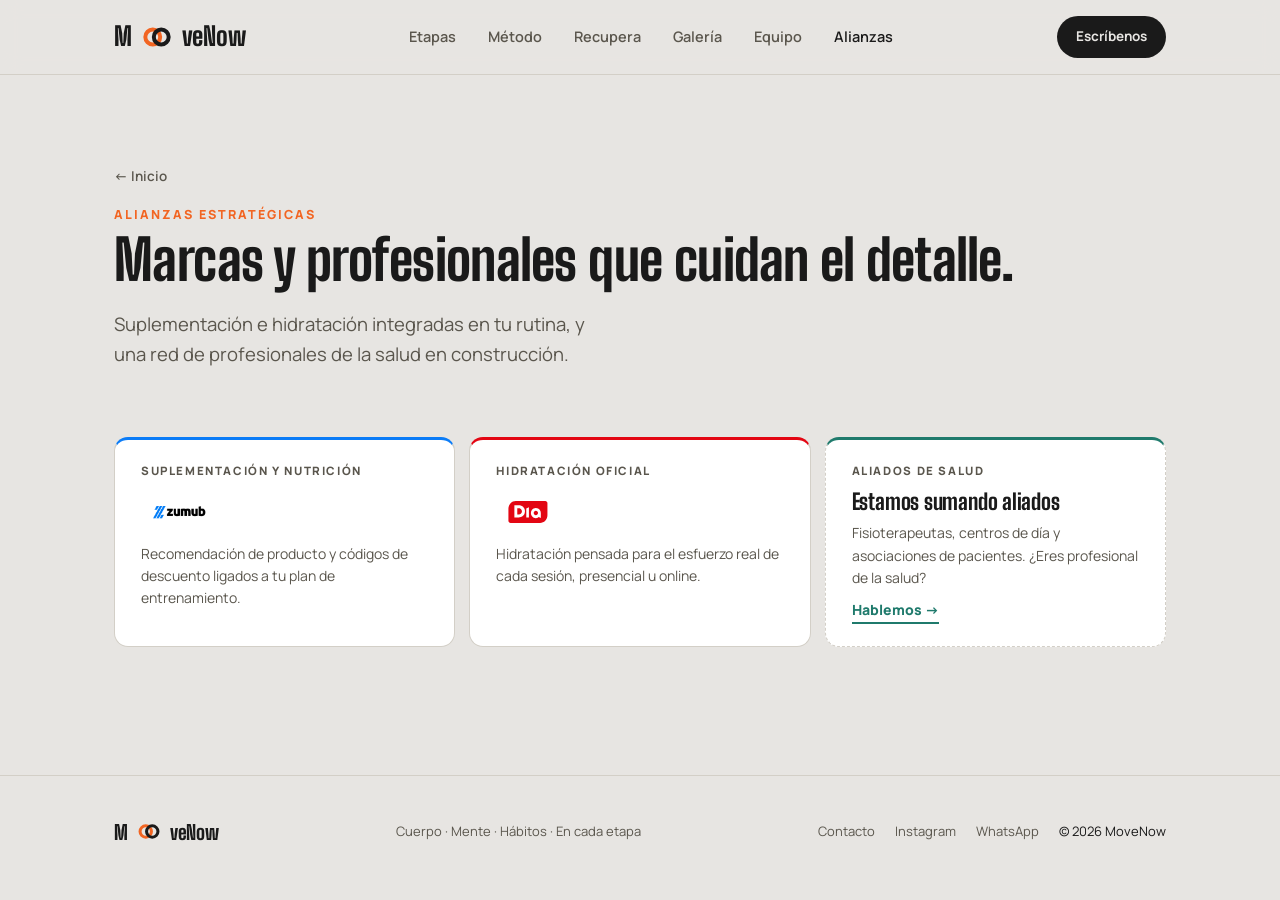
==== alianzas.html @ b7615564 "Split the site into one page per menu option The long single-page home felt heavy, so each tab is no" ====
<!DOCTYPE html>
<html lang="es">
<head>
<meta charset="UTF-8">
<meta name="viewport" content="width=device-width, initial-scale=1.0">
<title>Alianzas — MoveNow</title>
<meta name="description" content="Marcas aliadas de MoveNow y la red de profesionales de la salud que estamos formando.">
<link rel="preconnect" href="https://fonts.googleapis.com">
<link rel="preconnect" href="https://fonts.gstatic.com" crossorigin>
<link href="https://fonts.googleapis.com/css2?family=Big+Shoulders+Display:wght@600;700;800;900&family=Manrope:wght@400;500;600;700;800&display=swap" rel="stylesheet">
<link rel="stylesheet" href="assets/styles.css">
<script src="assets/nav.js" defer></script>
</head>
<body>

<header>
  <div class="wrap nav-row">
    <a class="logo" href="index.html" aria-label="MoveNow — inicio">
      <span>M</span>
      <svg class="rings" viewBox="0 0 64 40" fill="none" xmlns="http://www.w3.org/2000/svg" aria-hidden="true">
        <circle class="ring-a" cx="24" cy="20" r="14" stroke-width="7.5"/>
        <circle class="ring-b" cx="40" cy="20" r="14" stroke-width="7.5"/>
      </svg>
      <span>veNow</span>
    </a>
    <ul class="nav-links" id="nav-links">
      <li><a href="etapas.html">Etapas</a></li>
      <li><a href="metodo.html">Método</a></li>
      <li><a href="recupera.html">Recupera</a></li>
      <li><a href="galeria.html">Galería</a></li>
      <li><a href="equipo.html">Equipo</a></li>
      <li><a href="alianzas.html" class="is-active">Alianzas</a></li>
    </ul>
    <a class="btn btn-primary btn-sm" href="contacto.html">Escríbenos</a>
    <button class="nav-toggle" aria-label="Abrir menú" aria-expanded="false" aria-controls="nav-links">
      <span></span><span></span><span></span>
    </button>
  </div>
</header>

<main id="top">

  <section class="wrap page-intro">
    <a class="back-link" href="index.html">← Inicio</a>
    <p class="eyebrow">Alianzas estratégicas</p>
    <h1>Marcas y profesionales que cuidan el detalle.</h1>
    <p class="hero-sub">Suplementación e hidratación integradas en tu rutina, y una red de profesionales de la salud en construcción.</p>
  </section>

  <section class="section wrap">
    <div class="allies-strip">
      <div class="ally" style="--ally-accent:#0B7CF7;">
        <span class="ally-tag">Suplementación y nutrición</span>
        <span class="ally-logo-plate"><img class="ally-logo" src="assets/partners/zumub_logo.png" alt="Zumub" loading="lazy"></span>
        <p>Recomendación de producto y códigos de descuento ligados a tu plan de entrenamiento.</p>
      </div>
      <div class="ally" style="--ally-accent:#E30613;">
        <span class="ally-tag">Hidratación oficial</span>
        <span class="ally-logo-plate"><img class="ally-logo" src="assets/partners/dia_logo.svg" alt="Dia" loading="lazy"></span>
        <p>Hidratación pensada para el esfuerzo real de cada sesión, presencial u online.</p>
      </div>
      <div class="ally is-open" style="--ally-accent:var(--recupera);">
        <span class="ally-tag">Aliados de salud</span>
        <h3 class="ally-open-title">Estamos sumando aliados</h3>
        <p>Fisioterapeutas, centros de día y asociaciones de pacientes. ¿Eres profesional de la salud?</p>
        <a class="ally-open-link" href="https://wa.me/34684758012?text=Hola%2C%20soy%20profesional%20de%20la%20salud%20y%20me%20interesa%20colaborar%20con%20MoveNow%20Recupera" target="_blank" rel="noopener">Hablemos <span aria-hidden="true">→</span></a>
      </div>
    </div>
  </section>

</main>

<footer>
  <div class="wrap footer-row">
    <a class="logo" href="index.html" aria-label="MoveNow — inicio" style="font-size:20px;">
      <span>M</span>
      <svg class="rings" viewBox="0 0 64 40" fill="none" xmlns="http://www.w3.org/2000/svg" aria-hidden="true" style="width:26px;height:17px;">
        <circle class="ring-a" cx="24" cy="20" r="14" stroke-width="7.5"/>
        <circle class="ring-b" cx="40" cy="20" r="14" stroke-width="7.5"/>
      </svg>
      <span>veNow</span>
    </a>
    <p class="footer-tagline">Cuerpo · Mente · Hábitos · En cada etapa</p>
    <ul class="footer-links">
      <li><a href="contacto.html">Contacto</a></li>
      <li><a href="https://instagram.com/movenow1430" target="_blank" rel="noopener">Instagram</a></li>
      <li><a href="https://wa.me/34684758012" target="_blank" rel="noopener">WhatsApp</a></li>
      <li>&copy; 2026 MoveNow</li>
    </ul>
  </div>
</footer>

</body>
</html>
---- assets/styles.css ----
:root{
  --paper:#E7E5E2;
  --paper-raised:#FFFFFF;
  --ink:#1A1A1A;
  --ink-soft:#5A564D;
  --accent:#F26522;
  --accent-deep:#C94F16;
  --mist:#DAD7D1;
  --line:#D3CFC7;

  --font-display:"Big Shoulders Display", "Arial Narrow", sans-serif;
  --font-body:"Manrope", -apple-system, BlinkMacSystemFont, sans-serif;
}

@media (prefers-color-scheme: dark){
  :root:not([data-theme="light"]){
    --paper:#15130F;
    --paper-raised:#1D1A15;
    --ink:#F5F2EA;
    --ink-soft:#B9B3A5;
    --accent:#FF7A3D;
    --accent-deep:#FFA36B;
    --mist:#221E17;
    --line:#332D23;
  }
}
:root[data-theme="dark"]{
  --paper:#15130F;
  --paper-raised:#1D1A15;
  --ink:#F5F2EA;
  --ink-soft:#B9B3A5;
  --accent:#FF7A3D;
  --accent-deep:#FFA36B;
  --mist:#221E17;
  --line:#332D23;
}

*{ box-sizing:border-box; }
html{ scroll-behavior:smooth; }
body{
  margin:0;
  background:var(--paper);
  color:var(--ink);
  font-family:var(--font-body);
  -webkit-font-smoothing:antialiased;
  line-height:1.6;
}
img{ max-width:100%; display:block; }

.wrap{
  max-width:1180px;
  margin:0 auto;
  padding-inline:clamp(20px,5vw,64px);
}

a{ color:inherit; }

.eyebrow{
  font-family:var(--font-body);
  font-weight:800;
  font-size:12.5px;
  letter-spacing:.16em;
  text-transform:uppercase;
  color:var(--accent);
}

h1,h2,h3{
  font-family:var(--font-display);
  font-weight:800;
  letter-spacing:-.01em;
  line-height:.98;
  margin:0;
  text-wrap:balance;
}

p{ margin:0; }

/* ---------- logo lockup ---------- */
.logo{
  display:inline-flex;
  align-items:center;
  gap:8px;
  font-family:var(--font-display);
  font-weight:800;
  font-size:26px;
  color:var(--ink);
  text-decoration:none;
  letter-spacing:-.01em;
}
.logo .rings{ width:34px; height:22px; flex:0 0 auto; }
.ring-a{ stroke:var(--accent); }
.ring-b{ stroke:var(--ink); }

@media (prefers-reduced-motion:no-preference){
  .hero-rings{
    animation:spin 26s linear infinite;
    transform-origin:center;
  }
}
@keyframes spin{ to{ transform:rotate(360deg); } }

/* ---------- header ---------- */
header{
  position:sticky;
  top:0;
  z-index:20;
  background:color-mix(in srgb, var(--paper) 88%, transparent);
  backdrop-filter:blur(10px);
  border-bottom:1px solid var(--line);
}
.nav-row{
  display:flex;
  align-items:center;
  justify-content:space-between;
  gap:24px;
  padding-block:16px;
}
.nav-links{
  display:flex;
  gap:32px;
  list-style:none;
  margin:0; padding:0;
  font-weight:600;
  font-size:14.5px;
}
.nav-links a{
  text-decoration:none;
  color:var(--ink-soft);
  transition:color .15s ease;
}
.nav-links a:hover{ color:var(--ink); }
.nav-links a.is-active{ color:var(--ink); }

.nav-toggle{
  display:none;
  flex-direction:column;
  justify-content:center;
  align-items:center;
  gap:5px;
  width:38px;
  height:38px;
  padding:0;
  border:1px solid var(--line);
  border-radius:10px;
  background:var(--paper-raised);
  cursor:pointer;
  flex:0 0 auto;
}
.nav-toggle span{
  width:18px;
  height:2px;
  border-radius:2px;
  background:var(--ink);
  transition:transform .2s ease, opacity .2s ease;
}
.nav-toggle[aria-expanded="true"] span:nth-child(1){ transform:translateY(7px) rotate(45deg); }
.nav-toggle[aria-expanded="true"] span:nth-child(2){ opacity:0; }
.nav-toggle[aria-expanded="true"] span:nth-child(3){ transform:translateY(-7px) rotate(-45deg); }

@media (max-width:760px){
  .nav-toggle{ display:flex; order:3; }
  .nav-row{ flex-wrap:wrap; }
  .nav-links{
    order:4;
    flex-basis:100%;
    display:none;
    flex-direction:column;
    gap:2px;
    margin-top:16px;
    padding-top:16px;
    border-top:1px solid var(--line);
  }
  .nav-links.is-open{ display:flex; }
  .nav-links li{ width:100%; }
  .nav-links a{
    display:block;
    padding:12px 4px;
    font-size:15px;
  }
}

.btn{
  display:inline-flex;
  align-items:center;
  gap:8px;
  font-family:var(--font-body);
  font-weight:700;
  font-size:14.5px;
  text-decoration:none;
  padding:12px 22px;
  border-radius:999px;
  border:1px solid transparent;
  cursor:pointer;
  white-space:nowrap;
  transition:transform .15s ease, background .15s ease, border-color .15s ease, color .15s ease;
}
.btn:active{ transform:scale(.97); }
.btn-primary{
  background:var(--ink);
  color:var(--paper);
}
.btn-primary:hover{ background:var(--accent); }
.btn-ghost{
  background:transparent;
  border-color:var(--line);
  color:var(--ink);
}
.btn-ghost:hover{ border-color:var(--ink); }
.btn:focus-visible{ outline:2px solid var(--accent); outline-offset:2px; }

.btn-sm{ padding:9px 18px; font-size:13.5px; }

/* ---------- hero ---------- */
.hero{
  padding-block:clamp(56px,9vw,110px) clamp(48px,7vw,90px);
  position:relative;
  overflow:clip;
}
.hero-grid{
  display:grid;
  grid-template-columns:1.15fr .85fr;
  gap:clamp(32px,6vw,64px);
  align-items:center;
}
@media (max-width:860px){
  .hero-grid{ grid-template-columns:1fr; }
}
.hero h1{
  font-size:clamp(42px,6.4vw,88px);
}
.hero h1 em{
  font-style:normal;
  color:var(--accent);
}
.hero-sub{
  max-width:46ch;
  color:var(--ink-soft);
  font-size:clamp(16px,1.6vw,18.5px);
  margin-top:22px;
}
.hero-ctas{
  display:flex;
  gap:14px;
  flex-wrap:wrap;
  margin-top:34px;
}
.hero-note{
  margin-top:22px;
  font-size:13px;
  color:var(--ink-soft);
  display:flex;
  align-items:center;
  gap:8px;
}
.hero-note .dot{
  width:7px; height:7px; border-radius:50%;
  background:var(--accent);
  flex:0 0 auto;
}

.hero-visual{
  position:relative;
  aspect-ratio:1/1;
  display:flex;
  align-items:center;
  justify-content:center;
}
.hero-visual svg{ width:100%; height:100%; }

/* ---------- page intro (non-home pages) ---------- */
.page-intro{
  padding-block:clamp(48px,8vw,88px) clamp(16px,3vw,24px);
}
.page-intro .back-link{
  display:inline-flex;
  align-items:center;
  gap:6px;
  font-size:13.5px;
  font-weight:600;
  color:var(--ink-soft);
  text-decoration:none;
  margin-bottom:18px;
}
.page-intro .back-link:hover{ color:var(--ink); }
.page-intro h1{
  font-size:clamp(34px,5vw,56px);
  margin-top:8px;
}

/* ---------- pillars ---------- */
.section{ padding-block:clamp(72px,10vw,132px); }
.section-head{
  display:flex;
  justify-content:space-between;
  align-items:flex-end;
  gap:24px;
  margin-bottom:clamp(32px,5vw,56px);
  flex-wrap:wrap;
}
.section-head h2{ font-size:clamp(30px,4vw,46px); margin-top:10px; }
.section-head .lede{
  max-width:38ch;
  color:var(--ink-soft);
  font-size:15.5px;
}

.pillars{
  display:grid;
  grid-template-columns:repeat(4,1fr);
  gap:36px;
}
@media (max-width:900px){
  .pillars{ grid-template-columns:repeat(2,1fr); }
}
@media (max-width:520px){
  .pillars{ grid-template-columns:1fr; }
}
.pillar{
  padding-top:22px;
  border-top:1px solid var(--line);
  display:flex;
  flex-direction:column;
  gap:14px;
}
.pillar .num{
  font-family:var(--font-display);
  font-weight:700;
  font-size:14px;
  color:var(--accent);
}
.pillar h3{ font-size:22px; font-weight:800; }
.pillar p{ color:var(--ink-soft); font-size:14.5px; }

/* ---------- how it works ---------- */
.modes{
  display:grid;
  grid-template-columns:1fr 1fr;
  gap:1px;
  background:var(--line);
  border-top:1px solid var(--line);
  border-bottom:1px solid var(--line);
}
@media (max-width:760px){
  .modes{ grid-template-columns:1fr; }
}
.mode{
  background:var(--paper);
  padding:clamp(28px,4vw,44px);
}
.mode.is-accent{ background:var(--ink); color:var(--paper); }
.mode.is-accent .mode-tag{ color:var(--accent-deep); }
.mode.is-accent p{ color:color-mix(in srgb, var(--paper) 78%, transparent); }
.mode-tag{
  font-weight:800;
  font-size:12.5px;
  letter-spacing:.14em;
  text-transform:uppercase;
  color:var(--accent);
}
.mode h3{
  font-size:clamp(24px,3vw,32px);
  margin-top:12px;
}
.mode p{
  margin-top:14px;
  color:var(--ink-soft);
  font-size:15px;
  max-width:42ch;
}
.mode ul{
  list-style:none;
  margin:20px 0 0;
  padding:0;
  display:flex;
  flex-direction:column;
  gap:10px;
  font-size:14px;
}
.mode li{ display:flex; gap:10px; align-items:baseline; }
.mode li::before{
  content:"";
  width:5px; height:5px;
  border-radius:50%;
  background:var(--accent);
  flex:0 0 auto;
  transform:translateY(-2px);
}

/* ---------- allies ---------- */
.allies-strip{
  display:flex;
  flex-wrap:wrap;
  gap:14px;
  margin-top:8px;
}
.ally{
  display:flex;
  flex-direction:column;
  gap:10px;
  padding:22px 26px;
  border:1px solid var(--line);
  border-top:3px solid var(--ally-accent, var(--line));
  border-radius:14px;
  flex:1 1 240px;
  background:var(--paper-raised);
}
.ally .ally-tag{
  font-size:11.5px;
  font-weight:800;
  letter-spacing:.14em;
  text-transform:uppercase;
  color:var(--ink-soft);
}
.ally .ally-logo-plate{
  display:inline-flex;
  align-items:center;
  background:#FFFFFF;
  border-radius:8px;
  padding:8px 12px;
  width:fit-content;
  margin:2px 0 2px;
}
.ally .ally-logo{
  height:22px;
  width:auto;
  display:block;
}
.ally p{ color:var(--ink-soft); font-size:14px; }

/* ---------- media grids (fotos / clases / ejercicios) ---------- */
.media-grid{
  display:grid;
  grid-template-columns:repeat(3,1fr);
  gap:14px;
}
.media-grid.is-photos{ grid-template-columns:repeat(4,1fr); }
.media-grid.is-exercises{ grid-template-columns:repeat(4,1fr); }
@media (max-width:900px){
  .media-grid{ grid-template-columns:repeat(2,1fr); }
  .media-grid.is-photos{ grid-template-columns:repeat(3,1fr); }
  .media-grid.is-exercises{ grid-template-columns:repeat(3,1fr); }
}
@media (max-width:600px){
  .media-grid,
  .media-grid.is-photos,
  .media-grid.is-exercises{ grid-template-columns:repeat(2,1fr); }
}

.media-tile{
  position:relative;
  display:flex;
  flex-direction:column;
  align-items:center;
  justify-content:center;
  gap:8px;
  aspect-ratio:4/5;
  border:1px solid var(--line);
  background:var(--paper-raised);
  color:var(--ink-soft);
  text-align:center;
  padding:14px;
}

/* media tiles carrying a real photo thumbnail */
.media-tile.has-thumb{ padding:0; }
.media-tile .media-thumb{
  position:absolute;
  inset:0;
  width:100%;
  height:100%;
  object-fit:cover;
  z-index:0;
}

/* media tiles carrying a real video (native player, no overlay) */
.media-tile.has-video{ aspect-ratio:16/9; padding:0; background:var(--ink); }
.media-tile.has-video video.media-thumb{ object-fit:contain; background:var(--ink); }

/* ---------- team ---------- */
.team{
  display:grid;
  grid-template-columns:1fr 1fr;
  gap:48px;
}
@media (max-width:700px){
  .team{ grid-template-columns:1fr; }
}
.person{
  padding-top:24px;
  border-top:1px solid var(--line);
}
.avatar{
  width:52px; height:52px;
  border-radius:50%;
  background:transparent;
  display:flex;
  align-items:center;
  justify-content:center;
  font-family:var(--font-display);
  font-weight:800;
  font-size:20px;
  color:var(--ink);
  border:1px solid var(--line);
}
.person h3{ font-size:22px; margin-top:16px; }
.person .role{
  color:var(--accent);
  font-weight:700;
  font-size:13px;
  letter-spacing:.03em;
  margin-top:4px;
  display:block;
}
.person p.bio{
  margin-top:12px;
  color:var(--ink-soft);
  font-size:14.5px;
}

/* ---------- CTA / reserve ---------- */
.reserve{
  background:var(--ink);
  color:var(--paper);
  border-radius:28px;
  padding:clamp(36px,6vw,72px);
  display:grid;
  grid-template-columns:1.1fr .9fr;
  gap:40px;
  align-items:center;
}
@media (max-width:820px){
  .reserve{ grid-template-columns:1fr; }
}
.reserve .eyebrow{ color:var(--accent-deep); }
.reserve h2{
  font-size:clamp(30px,4.4vw,48px);
  margin-top:10px;
}
.reserve p{
  color:color-mix(in srgb, var(--paper) 75%, transparent);
  margin-top:16px;
  max-width:44ch;
  font-size:15px;
}
.reserve-actions{
  display:flex;
  flex-direction:column;
  gap:12px;
}
.contact-btn{
  display:flex;
  align-items:center;
  justify-content:space-between;
  gap:16px;
  padding:18px 22px;
  border-radius:14px;
  background:color-mix(in srgb, var(--paper) 8%, transparent);
  border:1px solid color-mix(in srgb, var(--paper) 18%, transparent);
  text-decoration:none;
  color:var(--paper);
  transition:background .15s ease, border-color .15s ease;
}
.contact-btn:hover{
  background:var(--accent);
  border-color:var(--accent);
}
.contact-btn .label{ font-weight:700; font-size:15px; }
.contact-btn .value{
  font-size:13px;
  color:color-mix(in srgb, var(--paper) 65%, transparent);
}
.contact-btn:hover .value{ color:color-mix(in srgb, var(--ink) 75%, transparent); }
.contact-btn .arrow{ font-size:18px; }

/* ---------- footer ---------- */
footer{
  border-top:1px solid var(--line);
  padding-block:40px;
}
.footer-row{
  display:flex;
  justify-content:space-between;
  align-items:center;
  gap:20px;
  flex-wrap:wrap;
}
.footer-tagline{
  font-size:13px;
  color:var(--ink-soft);
}
.footer-links{
  display:flex;
  gap:20px;
  list-style:none;
  margin:0; padding:0;
  font-size:13px;
}
.footer-links a{ text-decoration:none; color:var(--ink-soft); }
.footer-links a:hover{ color:var(--ink); }

/* ---------- etapas de vida + MoveNow Recupera ---------- */
:root{ --recupera:#1F7A6C; --recupera-soft:#E4F1EE; }
@media (prefers-color-scheme: dark){
  :root:not([data-theme="light"]){ --recupera:#4FBFAC; --recupera-soft:#16302B; }
}
:root[data-theme="dark"]{ --recupera:#4FBFAC; --recupera-soft:#16302B; }

.etapas{
  display:grid;
  grid-template-columns:repeat(3,1fr);
  gap:36px;
}
@media (max-width:900px){
  .etapas{ grid-template-columns:1fr; gap:30px; }
}
.etapa{
  padding-top:22px;
  border-top:1px solid var(--line);
  display:flex;
  flex-direction:column;
  gap:12px;
}
.etapa.is-soon{ border-top-style:dashed; }
.etapa h3{ font-size:clamp(28px,3.2vw,34px); }
.etapa p{ color:var(--ink-soft); font-size:15px; max-width:36ch; }
.etapa-status{
  display:inline-flex;
  width:fit-content;
  font-size:11px;
  font-weight:800;
  letter-spacing:.08em;
  text-transform:uppercase;
  padding:4px 10px;
  border-radius:999px;
}
.etapa-status.is-open{ color:var(--accent-deep); background:color-mix(in srgb, var(--accent) 14%, var(--paper)); }
.etapa-status.is-pilot{ color:var(--recupera); background:var(--recupera-soft); }
.etapa-status.is-soon{ color:var(--ink-soft); border:1px solid var(--line); }
.etapa-link{
  margin-top:auto;
  width:fit-content;
  font-weight:800;
  font-size:14.5px;
  text-decoration:none;
  color:var(--ink);
  border-bottom:2px solid var(--accent);
  padding-bottom:2px;
}
.etapa.is-recupera .etapa-link{ border-bottom-color:var(--recupera); }
.etapa.is-soon .etapa-link{ border-bottom-color:var(--line); }
.etapa-link:hover{ color:var(--accent-deep); }
.etapa-link:focus-visible{ outline:2px solid var(--accent); outline-offset:3px; }

.recupera{
  background:var(--recupera-soft);
  border-radius:28px;
  padding:clamp(28px,5vw,64px);
  display:grid;
  grid-template-columns:1.15fr .85fr;
  gap:clamp(28px,4vw,56px);
  align-items:start;
}
@media (max-width:860px){
  .recupera{ grid-template-columns:1fr; }
}
.recupera .eyebrow{ color:var(--recupera); }
.recupera h2{ font-size:clamp(34px,5vw,56px); margin-top:10px; }
.recupera-lede{ margin-top:18px; font-size:18px; line-height:1.6; max-width:46ch; }
.recupera-points{
  list-style:none;
  margin:22px 0 0;
  padding:0;
  display:flex;
  flex-direction:column;
  gap:12px;
  font-size:17px;
}
.recupera-points li{ position:relative; padding-left:22px; line-height:1.5; }
.recupera-points li::before{
  content:"";
  position:absolute;
  left:0; top:.6em;
  width:7px; height:7px;
  border-radius:50%;
  background:var(--recupera);
}
.recupera-note{ margin-top:22px; font-size:14.5px; color:var(--ink-soft); max-width:52ch; line-height:1.55; }
.recupera-actions{ display:flex; flex-direction:column; gap:14px; }
.recupera-card{
  display:flex;
  flex-direction:column;
  gap:8px;
  padding:22px 24px;
  background:var(--paper-raised);
  border:1.5px solid color-mix(in srgb, var(--recupera) 35%, var(--line));
  border-radius:18px;
  text-decoration:none;
  color:var(--ink);
  transition:border-color .15s ease;
}
.recupera-card:hover{ border-color:var(--recupera); }
.recupera-card:focus-visible{ outline:3px solid var(--recupera); outline-offset:3px; }
.rc-label{ font-family:var(--font-display); font-weight:800; font-size:24px; line-height:1.05; }
.rc-text{ font-size:15px; color:var(--ink-soft); line-height:1.5; }
.rc-cta{ margin-top:4px; font-weight:800; font-size:15px; color:var(--recupera); }
.recupera-source{ font-size:13px; color:var(--ink-soft); line-height:1.5; }
.recupera-source a{ color:var(--recupera); font-weight:700; }

.ally.is-open{
  border-left-style:dashed;
  border-right-style:dashed;
  border-bottom-style:dashed;
}
.ally-open-title{ font-size:22px; }
.ally-open-link{
  margin-top:auto;
  width:fit-content;
  font-weight:800;
  font-size:14px;
  text-decoration:none;
  color:var(--recupera);
  border-bottom:2px solid var(--recupera);
}
.ally-open-link:focus-visible{ outline:2px solid var(--recupera); outline-offset:3px; }

.reserve p a{ color:var(--paper); text-decoration:underline; text-underline-offset:3px; }

/* ---------- sitio de varias páginas ---------- */
.page-intro + .section{ padding-top:clamp(20px,3vw,36px); }
.page-intro-slim{ padding-block:clamp(28px,5vw,48px) 0; }
.page-intro-slim .back-link{ margin-bottom:0; }

.recupera h1{ font-size:clamp(34px,5vw,56px); margin-top:10px; }
.reserve h1{ font-size:clamp(30px,4.4vw,48px); margin-top:10px; }

.etapas-detalle{ display:flex; flex-direction:column; }
.etapa-det{
  display:grid;
  grid-template-columns:.8fr 2fr;
  gap:clamp(20px,4vw,56px);
  padding-block:36px;
  border-top:1px solid var(--line);
}
.etapa-det:last-child{ border-bottom:1px solid var(--line); }
.etapa-det.is-soon{ border-top-style:dashed; }
.etapa-det .det-head{ display:flex; flex-direction:column; gap:12px; align-items:flex-start; }
.etapa-det h2{ font-size:clamp(30px,3.6vw,42px); }
.det-cols{ display:grid; grid-template-columns:repeat(3,1fr); gap:28px; }
.det-k{
  display:block;
  font-size:11px;
  font-weight:800;
  letter-spacing:.1em;
  text-transform:uppercase;
  color:var(--accent);
  margin-bottom:8px;
}
.etapa-det.is-recupera .det-k{ color:var(--recupera); }
.det-cols p{ color:var(--ink-soft); font-size:15px; line-height:1.6; }
@media (max-width:900px){
  .etapa-det{ grid-template-columns:1fr; }
  .det-cols{ grid-template-columns:1fr; gap:20px; }
}

.cta-band{
  background:var(--ink);
  color:var(--paper);
  border-radius:28px;
  padding:clamp(28px,5vw,56px);
  display:flex;
  align-items:center;
  justify-content:space-between;
  gap:24px;
  flex-wrap:wrap;
}
.cta-band .eyebrow{ color:var(--accent-deep); }
.cta-band h2{ font-size:clamp(28px,4vw,42px); margin-top:10px; max-width:20ch; }
.btn-light{ background:var(--paper); color:var(--ink); }
.btn-light:hover{ background:var(--accent); color:#fff; }
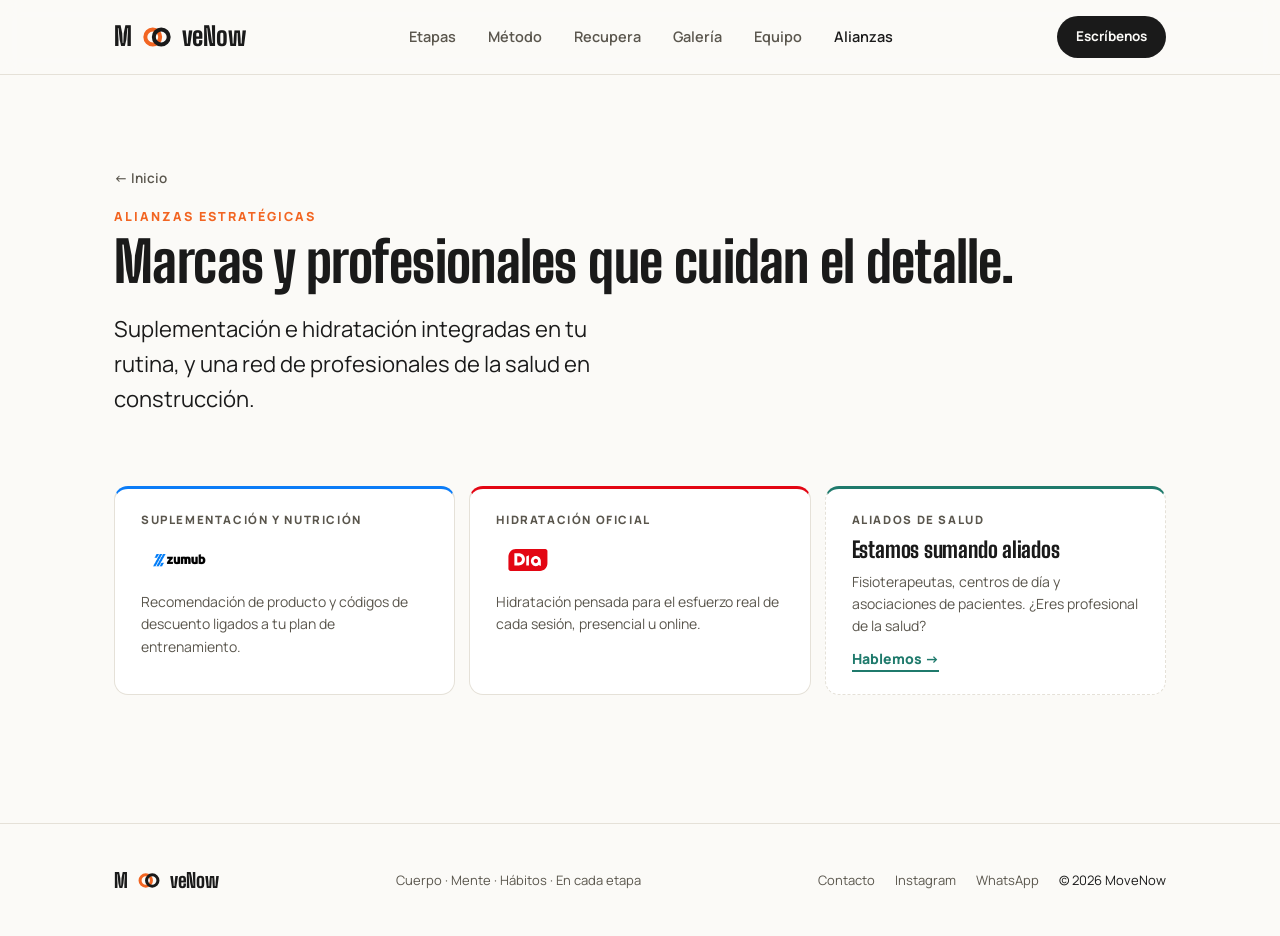
==== commit 9e559e6f: "Bolder, lighter visual pass: oversized hero, color band, icons, steps, stat and FAQ Lighter base pal" ====
--- a/alianzas.html
+++ b/alianzas.html
@@ -12,6 +12,14 @@
 <script src="assets/nav.js" defer></script>
 </head>
 <body>
+<svg xmlns="http://www.w3.org/2000/svg" style="display:none" aria-hidden="true">
+  <symbol id="i-figure" viewBox="0 0 48 48"><circle cx="24" cy="9" r="4"/><path d="M24 15 21 28M22 19l9 4M22 19l-8 6M21 28l8 11M21 28l-8 8"/></symbol>
+  <symbol id="i-bulb" viewBox="0 0 48 48"><path d="M24 6a11 11 0 0 0-6 20c1.5 1.3 2 3 2 5v3h8v-3c0-2 .5-3.7 2-5a11 11 0 0 0-6-20zM20 40h8"/></symbol>
+  <symbol id="i-habit" viewBox="0 0 48 48"><rect x="8" y="10" width="32" height="30" rx="5"/><path d="M8 20h32M16 6v8M32 6v8M17 30l5 5 9-10"/></symbol>
+  <symbol id="i-network" viewBox="0 0 48 48"><circle cx="24" cy="12" r="5"/><circle cx="11" cy="34" r="5"/><circle cx="37" cy="34" r="5"/><path d="M21 16.5 14 30M27 16.5 34 30M16 34h16"/></symbol>
+  <symbol id="i-heart" viewBox="0 0 48 48"><path d="M24 40C10 29 7 21 11.500 15.500 15 11.500 21 12.500 24 17c3-4.500 9-5.500 12.500-1.500C41 21 38 29 24 40z"/></symbol>
+  <symbol id="i-sprout" viewBox="0 0 48 48"><path d="M24 42V22M24 28C14 28 10 22 10 14c9 0 14 5 14 14zM24 24c0-9 5-14 14-14 0 8-4 14-14 14z"/></symbol>
+</svg>
 
 <header>
   <div class="wrap nav-row">
--- a/assets/styles.css
+++ b/assets/styles.css
@@ -1,12 +1,13 @@
 :root{
-  --paper:#E7E5E2;
+  --paper:#FBFAF7;
   --paper-raised:#FFFFFF;
   --ink:#1A1A1A;
   --ink-soft:#5A564D;
   --accent:#F26522;
   --accent-deep:#C94F16;
-  --mist:#DAD7D1;
-  --line:#D3CFC7;
+  --mist:#F1EEE8;
+  --line:#E5E1D8;
+  --accent-soft:#FFE9DA;
 
   --font-display:"Big Shoulders Display", "Arial Narrow", sans-serif;
   --font-body:"Manrope", -apple-system, BlinkMacSystemFont, sans-serif;
@@ -21,10 +22,12 @@
     --accent:#FF7A3D;
     --accent-deep:#FFA36B;
     --mist:#221E17;
+    --accent-soft:#3A2416;
     --line:#332D23;
   }
 }
 :root[data-theme="dark"]{
+  --accent-soft:#3A2416;
   --paper:#15130F;
   --paper-raised:#1D1A15;
   --ink:#F5F2EA;
@@ -777,3 +780,85 @@
 .cta-band h2{ font-size:clamp(28px,4vw,42px); margin-top:10px; max-width:20ch; }
 .btn-light{ background:var(--paper); color:var(--ink); }
 .btn-light:hover{ background:var(--accent); color:#fff; }
+
+
+/* ---------- versión potente: más claro, más grande, más color ---------- */
+body{ font-size:17px; }
+.hero{ padding-block:clamp(48px,8vw,96px) clamp(40px,6vw,72px); }
+.hero h1{ font-size:clamp(54px,9.4vw,136px); line-height:.9; letter-spacing:-.015em; }
+.hero-sub{ font-size:clamp(18px,1.9vw,22px); max-width:40ch; color:var(--ink); }
+.hero-ctas{ margin-top:30px; }
+.hero-ctas .btn{ padding:16px 30px; font-size:16px; }
+.hero-visual{ margin-right:-6%; }
+.hero-visual svg{ filter:drop-shadow(0 18px 30px rgba(242,101,34,.18)); }
+.chips{ display:flex; flex-wrap:wrap; gap:10px; margin-top:28px; }
+.chip{ border:1.5px solid var(--ink); border-radius:999px; padding:7px 15px; font-weight:700; font-size:13.5px; background:var(--paper-raised); }
+
+.band{ background:var(--accent); color:#1A1A1A; padding-block:clamp(22px,3.4vw,40px); overflow:hidden; }
+.band-in{
+  display:flex; flex-wrap:wrap; justify-content:center; align-items:center; gap:10px clamp(18px,3vw,40px);
+  font-family:var(--font-display); font-weight:900; text-transform:uppercase; letter-spacing:.01em;
+  font-size:clamp(30px,5.6vw,68px); line-height:1;
+}
+.band-in span{ display:inline-flex; align-items:center; gap:clamp(18px,3vw,40px); }
+.band-in span:not(:last-child)::after{ content:""; width:.28em; height:.28em; border-radius:50%; background:#1A1A1A; }
+
+.ico{ width:58px; height:58px; border-radius:18px; display:grid; place-items:center; background:var(--accent-soft); color:var(--accent-deep); flex:0 0 auto; }
+.ico svg{ width:32px; height:32px; fill:none; stroke:currentColor; stroke-width:2.6; stroke-linecap:round; stroke-linejoin:round; }
+.ico.t{ background:var(--recupera-soft); color:var(--recupera); }
+.ico.k{ background:var(--mist); color:var(--ink-soft); }
+
+.etapa, .etapa-det{ position:relative; }
+.etapa{ background:var(--paper-raised); border:1px solid var(--line); border-radius:22px; padding:26px 24px 24px; gap:14px; transition:transform .18s ease, box-shadow .18s ease; }
+.etapa:hover{ transform:translateY(-3px); box-shadow:0 14px 30px rgba(26,26,26,.08); }
+.etapa.is-soon{ border-style:dashed; background:transparent; }
+.etapa h3{ font-size:clamp(30px,3.4vw,38px); }
+.etapa p{ font-size:16px; }
+.etapa-link{ font-size:15.5px; }
+.etapas{ gap:20px; }
+
+.pillar{ background:var(--paper-raised); border:1px solid var(--line); border-radius:22px; padding:26px 24px; border-top:1px solid var(--line); gap:14px; }
+.pillar .ico{ margin-bottom:4px; }
+.pillar p{ font-size:16px; }
+.pillars{ gap:16px; }
+
+.steps3{ display:grid; grid-template-columns:repeat(3,1fr); gap:20px; counter-reset:s; }
+@media (max-width:820px){ .steps3{ grid-template-columns:1fr; } }
+.step3{ background:var(--paper-raised); border:1px solid var(--line); border-radius:22px; padding:26px 24px; display:flex; flex-direction:column; gap:10px; }
+.step3 .n{ font-family:var(--font-display); font-weight:900; font-size:56px; line-height:.9; color:var(--accent); }
+.step3.t .n{ color:var(--recupera); }
+.step3 h3{ font-size:26px; }
+.step3 p{ color:var(--ink-soft); font-size:16px; }
+
+.stat-band{ background:var(--recupera); color:#fff; border-radius:28px; padding:clamp(28px,5vw,60px); display:grid; grid-template-columns:auto 1fr; gap:clamp(20px,4vw,56px); align-items:center; }
+@media (max-width:700px){ .stat-band{ grid-template-columns:1fr; } }
+.stat-big{ font-family:var(--font-display); font-weight:900; font-size:clamp(84px,14vw,170px); line-height:.82; letter-spacing:-.02em; }
+.stat-band p{ font-size:clamp(18px,2vw,24px); line-height:1.4; max-width:34ch; font-weight:600; }
+.stat-band small{ display:block; margin-top:12px; font-size:13px; font-weight:500; opacity:.85; }
+.stat-band small a{ color:#fff; text-decoration:underline; text-underline-offset:3px; }
+.stat-band .btn{ margin-top:18px; background:#fff; color:#0F4F45; }
+
+.det-head .ico{ margin-bottom:2px; }
+.det-cols p{ font-size:16px; }
+
+.faq{ display:flex; flex-direction:column; border:1px solid var(--line); border-radius:22px; background:var(--paper-raised); overflow:hidden; }
+.faq details{ border-bottom:1px solid var(--line); }
+.faq details:last-child{ border-bottom:none; }
+.faq summary{ cursor:pointer; list-style:none; padding:20px 24px; font-weight:800; font-size:17px; display:flex; justify-content:space-between; align-items:center; gap:16px; }
+.faq summary::-webkit-details-marker{ display:none; }
+.faq summary::after{ content:"+"; font-size:26px; line-height:1; color:var(--recupera); font-weight:700; }
+.faq details[open] summary::after{ content:"–"; }
+.faq summary:focus-visible{ outline:3px solid var(--recupera); outline-offset:-3px; }
+.faq details p{ padding:0 24px 22px; color:var(--ink-soft); font-size:16px; max-width:70ch; }
+
+.recupera-lede{ font-size:20px; }
+.recupera-points{ font-size:18px; }
+
+/* ajustes de pantallas estrechas */
+.footer-links{ flex-wrap:wrap; }
+@media (max-width:860px){
+  .hero-visual{ margin-right:0; max-width:340px; margin-inline:auto; }
+}
+.stat-big{ font-size:clamp(60px,15vw,170px); }
+.stat-band{ min-width:0; }
+.stat-band > *{ min-width:0; }
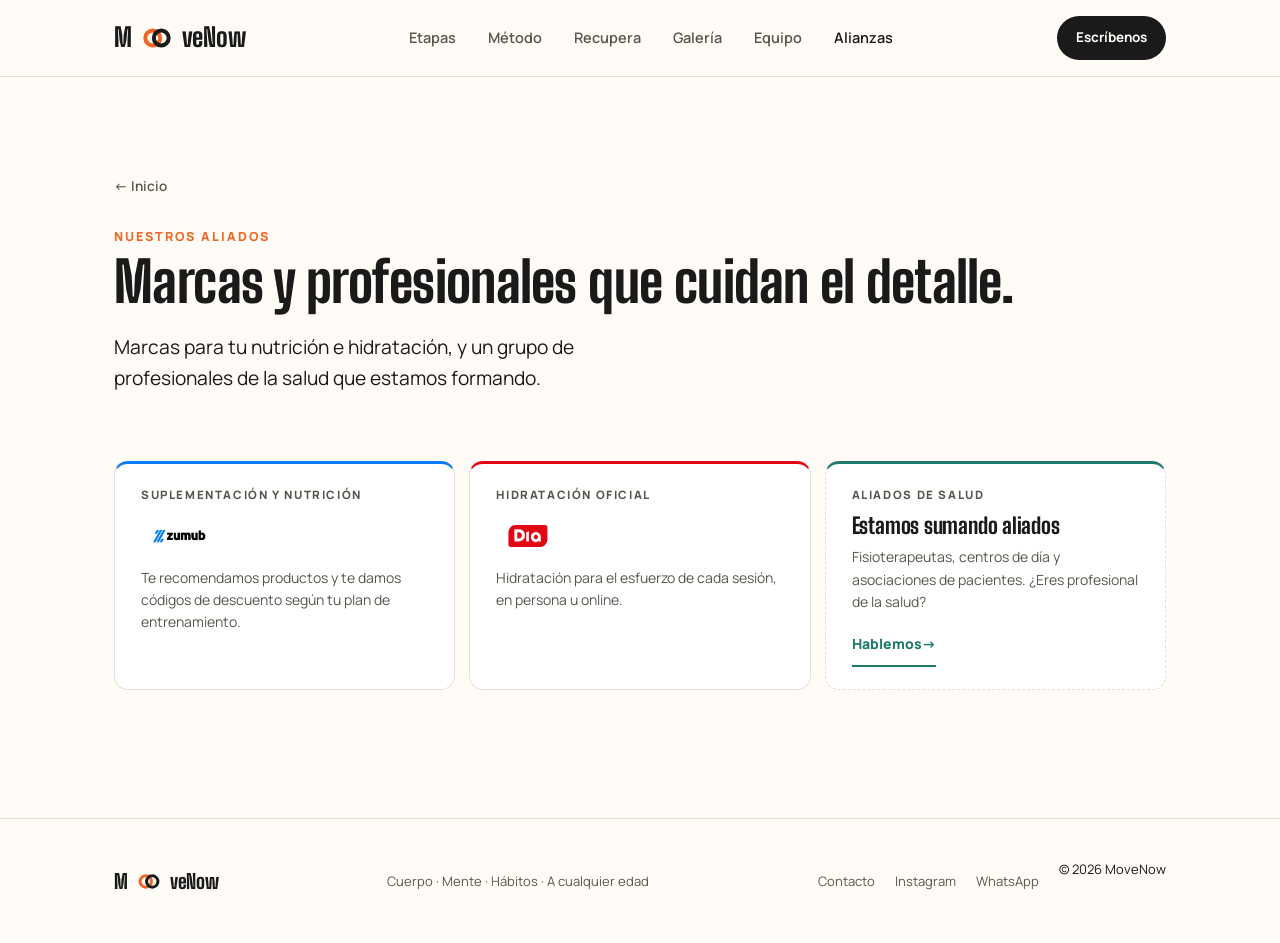
==== commit 981aed14: "Home sin 'Ver las etapas' ni bloque final; textos más simples en todas las páginas Co-Authored-By: C" ====
--- a/alianzas.html
+++ b/alianzas.html
@@ -4,7 +4,7 @@
 <meta charset="UTF-8">
 <meta name="viewport" content="width=device-width, initial-scale=1.0">
 <title>Alianzas — MoveNow</title>
-<meta name="description" content="Marcas aliadas de MoveNow y la red de profesionales de la salud que estamos formando.">
+<meta name="description" content="Las marcas aliadas de MoveNow y el grupo de profesionales de la salud que estamos formando.">
 <link rel="preconnect" href="https://fonts.googleapis.com">
 <link rel="preconnect" href="https://fonts.gstatic.com" crossorigin>
 <link href="https://fonts.googleapis.com/css2?family=Big+Shoulders+Display:wght@600;700;800;900&family=Manrope:wght@400;500;600;700;800&display=swap" rel="stylesheet">
@@ -50,9 +50,9 @@
 
   <section class="wrap page-intro">
     <a class="back-link" href="index.html">← Inicio</a>
-    <p class="eyebrow">Alianzas estratégicas</p>
+    <p class="eyebrow">Nuestros aliados</p>
     <h1>Marcas y profesionales que cuidan el detalle.</h1>
-    <p class="hero-sub">Suplementación e hidratación integradas en tu rutina, y una red de profesionales de la salud en construcción.</p>
+    <p class="hero-sub">Marcas para tu nutrición e hidratación, y un grupo de profesionales de la salud que estamos formando.</p>
   </section>
 
   <section class="section wrap">
@@ -60,12 +60,12 @@
       <div class="ally" style="--ally-accent:#0B7CF7;">
         <span class="ally-tag">Suplementación y nutrición</span>
         <span class="ally-logo-plate"><img class="ally-logo" src="assets/partners/zumub_logo.png" alt="Zumub" loading="lazy"></span>
-        <p>Recomendación de producto y códigos de descuento ligados a tu plan de entrenamiento.</p>
+        <p>Te recomendamos productos y te damos códigos de descuento según tu plan de entrenamiento.</p>
       </div>
       <div class="ally" style="--ally-accent:#E30613;">
         <span class="ally-tag">Hidratación oficial</span>
         <span class="ally-logo-plate"><img class="ally-logo" src="assets/partners/dia_logo.svg" alt="Dia" loading="lazy"></span>
-        <p>Hidratación pensada para el esfuerzo real de cada sesión, presencial u online.</p>
+        <p>Hidratación para el esfuerzo de cada sesión, en persona u online.</p>
       </div>
       <div class="ally is-open" style="--ally-accent:var(--recupera);">
         <span class="ally-tag">Aliados de salud</span>
@@ -88,7 +88,7 @@
       </svg>
       <span>veNow</span>
     </a>
-    <p class="footer-tagline">Cuerpo · Mente · Hábitos · En cada etapa</p>
+    <p class="footer-tagline">Cuerpo · Mente · Hábitos · A cualquier edad</p>
     <ul class="footer-links">
       <li><a href="contacto.html">Contacto</a></li>
       <li><a href="https://instagram.com/movenow1430" target="_blank" rel="noopener">Instagram</a></li>
--- a/assets/styles.css
+++ b/assets/styles.css
@@ -160,7 +160,7 @@
 .nav-toggle[aria-expanded="true"] span:nth-child(2){ opacity:0; }
 .nav-toggle[aria-expanded="true"] span:nth-child(3){ transform:translateY(-7px) rotate(-45deg); }
 
-@media (max-width:760px){
+@media (max-width:1040px){
   .nav-toggle{ display:flex; order:3; }
   .nav-row{ flex-wrap:wrap; }
   .nav-links{
@@ -862,3 +862,98 @@
 .stat-big{ font-size:clamp(60px,15vw,170px); }
 .stat-band{ min-width:0; }
 .stat-band > *{ min-width:0; }
+
+/* accesibilidad táctil: objetivos de al menos 44px y etiquetas de 12px o más */
+.nav-toggle{ width:44px; height:44px; }
+.etapa-link, .ally-open-link, .page-intro .back-link{ min-height:44px; display:inline-flex; align-items:center; }
+.etapa-link, .ally-open-link{ padding-block:4px; }
+.etapa-status, .det-k, .ally-tag, .media-cat, .mode-tag, .step-num{ font-size:12px; }
+.footer-links a{ display:inline-flex; align-items:center; min-height:44px; }
+.btn-sm{ min-height:44px; }
+
+
+/* ---------- ronda 2: home más ligero, paleta y formas ---------- */
+:root{
+  --paper:#FFFCF8;
+  --mist:#F6F1EA;
+  --accent-soft:#FFEBDD;
+  --sand:#F7EEDD;
+  --sand-ink:#7A5A14;
+}
+@media (prefers-color-scheme: dark){ :root:not([data-theme="light"]){ --sand:#2B2415; --sand-ink:#E8C777; } }
+:root[data-theme="dark"]{ --sand:#2B2415; --sand-ink:#E8C777; }
+
+/* hero: letra más contenida, fondo cálido y disco con anillos */
+.hero-wash{ background:radial-gradient(120% 90% at 85% 0%, var(--accent-soft) 0%, transparent 60%), linear-gradient(180deg, var(--paper) 0%, var(--mist) 100%); }
+.hero{ padding-block:clamp(40px,6vw,72px) clamp(36px,5vw,64px); }
+.hero h1{ font-size:clamp(44px,6.2vw,92px); line-height:.94; }
+.hero-sub{ font-size:clamp(17px,1.5vw,20px); max-width:44ch; }
+.hero-visual{ margin-right:0; max-width:420px; margin-inline:auto; }
+.hero-visual svg{ filter:none; }
+.hero-disc{ fill:var(--accent-soft); }
+.hero-rings .ring-a{ stroke:var(--accent); }
+.hero-rings .ring-b{ stroke:var(--ink); }
+.hero-rings .ring-t{ stroke:var(--recupera); }
+.hero-rings .dot-a{ fill:var(--accent); }
+
+/* banda de palabras: más baja y más fina */
+.band{ padding-block:clamp(14px,2vw,22px); }
+.band-in{ font-size:clamp(20px,3vw,34px); }
+
+/* caminos: tarjetas grandes con color propio y formas redondas */
+.caminos{ display:grid; grid-template-columns:repeat(3,1fr); gap:20px; }
+@media (max-width:860px){ .caminos{ grid-template-columns:1fr; } }
+.camino{ position:relative; display:flex; flex-direction:column; gap:12px; padding:28px 26px 26px; border-radius:32px; text-decoration:none; color:var(--ink); background:var(--accent-soft); min-height:260px; transition:transform .18s ease, box-shadow .18s ease; }
+.camino.is-mint{ background:var(--recupera-soft); }
+.camino.is-soon{ background:var(--sand); }
+.camino:hover{ transform:translateY(-4px); box-shadow:0 16px 32px rgba(26,26,26,.1); }
+.camino:focus-visible{ outline:3px solid var(--accent); outline-offset:3px; }
+.camino .ico{ border-radius:50%; width:64px; height:64px; background:var(--paper-raised); }
+.camino h3{ font-size:clamp(32px,3.4vw,42px); margin-top:6px; }
+.camino p{ font-size:16.5px; color:var(--ink-soft); max-width:26ch; }
+.camino .etapa-status{ align-self:flex-start; background:var(--paper-raised); }
+.camino.is-soon .etapa-status{ color:var(--sand-ink); border:none; }
+.camino .go{ margin-top:auto; align-self:flex-end; width:44px; height:44px; border-radius:50%; display:grid; place-items:center; background:var(--ink); color:var(--paper); font-weight:800; transition:transform .18s ease; }
+.camino:hover .go{ transform:translateX(4px); background:var(--accent); color:#fff; }
+
+/* formas más suaves en el resto */
+.etapa, .pillar, .step3, .faq{ border-radius:28px; }
+.cta-band, .reserve, .stat-band, .recupera{ border-radius:36px; }
+.ico{ border-radius:50%; }
+.pillar .ico, .etapa .ico, .det-head .ico{ border-radius:50%; }
+
+/* ---------- ikigai ---------- */
+:root{ --ik-gold:#F2B63D; --ik-ink:#1A1A1A; }
+@media (prefers-color-scheme: dark){ :root:not([data-theme="light"]){ --ik-gold:#E8C777; } }
+:root[data-theme="dark"]{ --ik-gold:#E8C777; }
+.ik-grid{ display:grid; grid-template-columns:minmax(0,1.1fr) minmax(0,.9fr); gap:clamp(24px,4vw,56px); align-items:center; }
+@media (max-width:860px){ .ik-grid{ grid-template-columns:1fr; } }
+.ikigai{ display:block; width:100%; height:auto; max-width:620px; margin-inline:auto; }
+.ik-c{ stroke:var(--paper); stroke-width:3; }
+.ik-love{ fill:var(--accent); fill-opacity:.42; }
+.ik-good{ fill:var(--ik-gold); fill-opacity:.42; }
+.ik-need{ fill:var(--recupera); fill-opacity:.38; }
+.ik-paid{ fill:var(--ink-soft); fill-opacity:.22; }
+.ik-t{ font-family:var(--font-body); font-weight:700; font-size:22px; fill:var(--ink); }
+.ik-p{ font-family:var(--font-display); font-weight:900; font-size:25px; letter-spacing:.02em; fill:var(--ink); }
+.ik-core{ fill:var(--ink); stroke:var(--paper); stroke-width:3; }
+.ik-core-t{ font-family:var(--font-display); font-weight:900; font-size:28px; fill:var(--paper); }
+.ik-legend{ list-style:none; padding:0; margin:0; display:flex; flex-direction:column; gap:14px; }
+.ik-legend li{ display:flex; gap:14px; align-items:flex-start; background:var(--paper-raised); border:1px solid var(--line); border-radius:22px; padding:16px 18px; }
+.ik-legend b{ display:block; font-weight:800; font-size:17px; }
+.ik-legend span:not(.ik-dot){ display:block; color:var(--ink-soft); font-size:16px; margin-top:2px; }
+.ik-dot{ flex:0 0 auto; width:22px; height:22px; border-radius:50%; margin-top:2px; }
+.ik-dot.love{ background:var(--accent); }
+.ik-dot.good{ background:var(--ik-gold); }
+.ik-dot.need{ background:var(--recupera); }
+.ik-dot.paid{ background:var(--ink-soft); }
+.ik-cross{ display:grid; grid-template-columns:repeat(4,1fr); gap:16px; margin-top:clamp(28px,4vw,48px); }
+@media (max-width:1040px){ .ik-cross{ grid-template-columns:repeat(2,1fr); } }
+@media (max-width:560px){ .ik-cross{ grid-template-columns:1fr; } }
+.ik-x{ background:var(--accent-soft); border-radius:28px; padding:22px 22px 20px; display:flex; flex-direction:column; gap:6px; }
+.ik-xk{ font-family:var(--font-display); font-weight:900; font-size:30px; text-transform:uppercase; line-height:1; color:var(--accent-deep); }
+.ik-x small{ font-size:13px; font-weight:700; color:var(--ink-soft); }
+.ik-x p{ font-size:16px; }
+.ik-center{ margin-top:16px; background:var(--ink); color:var(--paper); border-radius:36px; padding:clamp(24px,4vw,40px); display:flex; flex-wrap:wrap; gap:12px 28px; align-items:center; }
+.ik-center .ik-xk{ color:var(--accent); }
+.ik-center p{ font-family:var(--font-display); font-weight:800; font-size:clamp(24px,3.4vw,38px); line-height:1.05; max-width:28ch; }
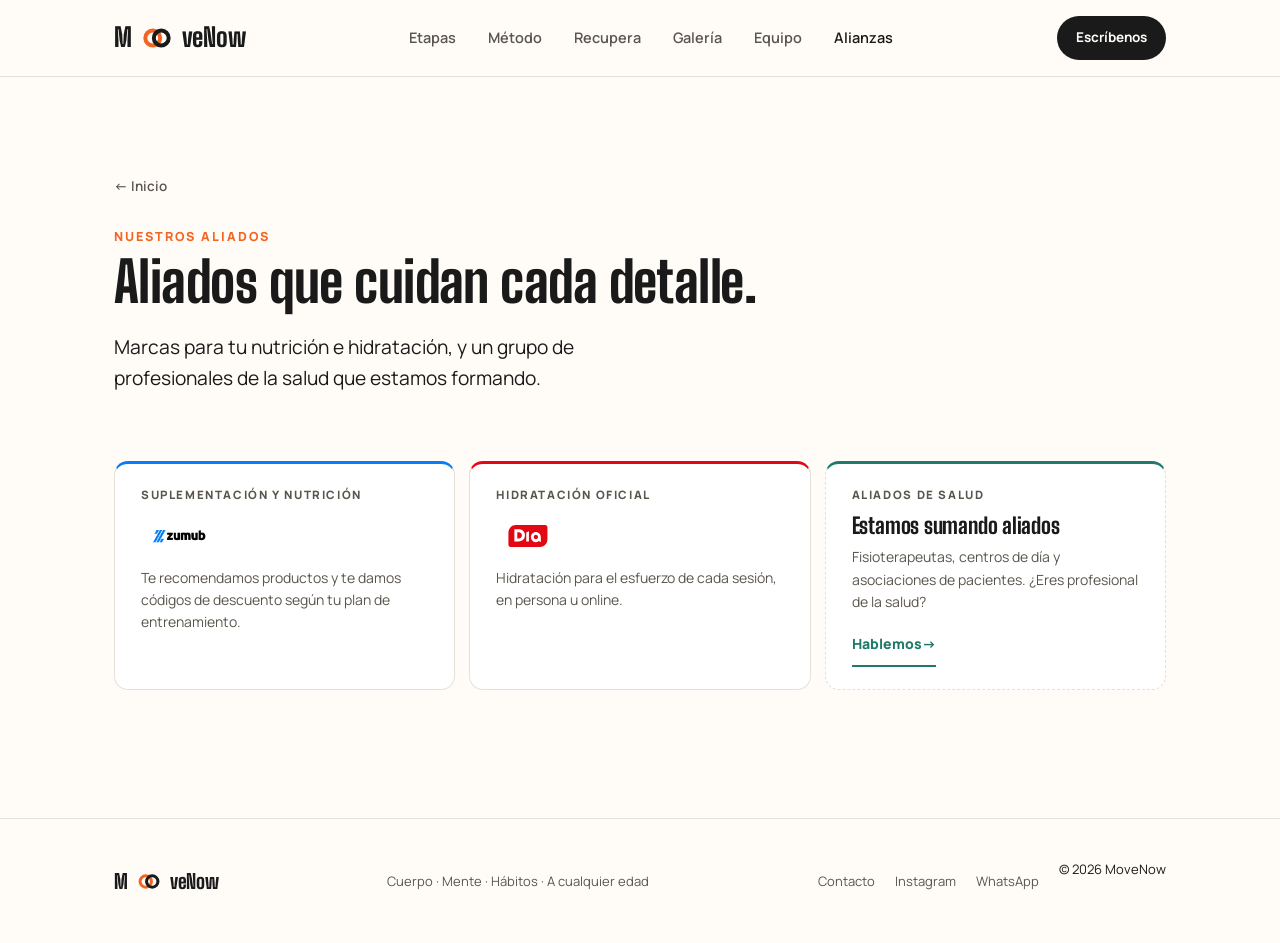
==== commit 31375c7f: "Home: sin botón Escríbenos, ikigai compacto que cabe en pantalla, 'nos sostiene', textos más directo" ====
--- a/alianzas.html
+++ b/alianzas.html
@@ -51,7 +51,7 @@
   <section class="wrap page-intro">
     <a class="back-link" href="index.html">← Inicio</a>
     <p class="eyebrow">Nuestros aliados</p>
-    <h1>Marcas y profesionales que cuidan el detalle.</h1>
+    <h1>Aliados que cuidan cada detalle.</h1>
     <p class="hero-sub">Marcas para tu nutrición e hidratación, y un grupo de profesionales de la salud que estamos formando.</p>
   </section>
 
--- a/assets/styles.css
+++ b/assets/styles.css
@@ -957,3 +957,51 @@
 .ik-center{ margin-top:16px; background:var(--ink); color:var(--paper); border-radius:36px; padding:clamp(24px,4vw,40px); display:flex; flex-wrap:wrap; gap:12px 28px; align-items:center; }
 .ik-center .ik-xk{ color:var(--accent); }
 .ik-center p{ font-family:var(--font-display); font-weight:800; font-size:clamp(24px,3.4vw,38px); line-height:1.05; max-width:28ch; }
+
+/* ikigai compacto: cabe completo en la pantalla de un computador */
+.ik-sec{ padding-block:clamp(28px,4vh,56px) clamp(36px,5vh,64px); }
+.ik-grid{ grid-template-columns:minmax(0,1fr) minmax(0,1.05fr); grid-template-areas:"head fig" "legend fig"; gap:clamp(12px,2vh,24px) clamp(24px,4vw,56px); align-items:center; }
+.ik-head{ grid-area:head; align-self:end; }
+.ik-fig{ grid-area:fig; }
+.ik-legend{ grid-area:legend; align-self:start; gap:10px; }
+.ik-head h2{ font-size:clamp(34px,4.6vh + 1vw,56px); margin-top:6px; }
+.ik-head .lede{ margin-top:10px; font-size:17px; max-width:36ch; }
+.ikigai{ max-width:none; width:auto; max-height:min(52vh,460px); }
+.ik-fig{ display:flex; justify-content:center; }
+.ik-legend li{ padding:10px 16px; border-radius:18px; gap:12px; }
+.ik-legend b{ font-size:16px; }
+.ik-legend span:not(.ik-dot){ font-size:15px; margin-top:0; }
+.ik-dot{ width:18px; height:18px; }
+.ik-cross{ grid-template-columns:repeat(5,1fr); gap:12px; margin-top:clamp(14px,2vh,24px); }
+.ik-x{ padding:14px 16px 14px; border-radius:22px; gap:3px; }
+.ik-xk{ font-size:24px; }
+.ik-x small{ font-size:12px; line-height:1.25; }
+.ik-x p{ font-size:15px; line-height:1.3; }
+.ik-center{ margin-top:0; border-radius:22px; padding:14px 18px; display:flex; flex-direction:column; align-items:flex-start; justify-content:center; gap:4px; }
+.ik-center p{ font-size:clamp(22px,2vw,28px); line-height:1.05; }
+@media (max-width:1040px){
+  .ik-cross{ grid-template-columns:repeat(2,1fr); }
+  .ik-center{ grid-column:1 / -1; }
+}
+@media (max-width:860px){
+  .ik-grid{ grid-template-columns:1fr; grid-template-areas:"head" "fig" "legend"; }
+  .ikigai{ width:100%; max-height:none; }
+  .ik-sec{ padding-block:48px 56px; }
+}
+@media (max-width:560px){ .ik-cross{ grid-template-columns:1fr; } }
+.ik-sec{ padding-block:clamp(20px,3vh,40px) clamp(28px,4vh,48px); }
+.ikigai{ max-height:clamp(280px, calc(100vh - 420px), 460px); }
+.ik-head h2{ font-size:clamp(32px,3vw + 1vh,50px); }
+.ik-head .lede{ margin-top:6px; }
+.ik-legend{ gap:8px; }
+.ik-legend li{ padding:8px 14px; }
+.ik-cross{ margin-top:clamp(10px,1.6vh,20px); }
+.ik-x{ padding:12px 14px; }
+@media (max-width:860px){ .ikigai{ max-height:none; } }
+@media (min-width:861px) and (max-height:730px){
+  .ik-legend span:not(.ik-dot){ display:none; }
+  .ik-x small{ display:none; }
+  .ik-head .lede{ display:none; }
+  .ik-legend li{ padding:6px 14px; }
+}
+.ik-t{ font-size:24px; }
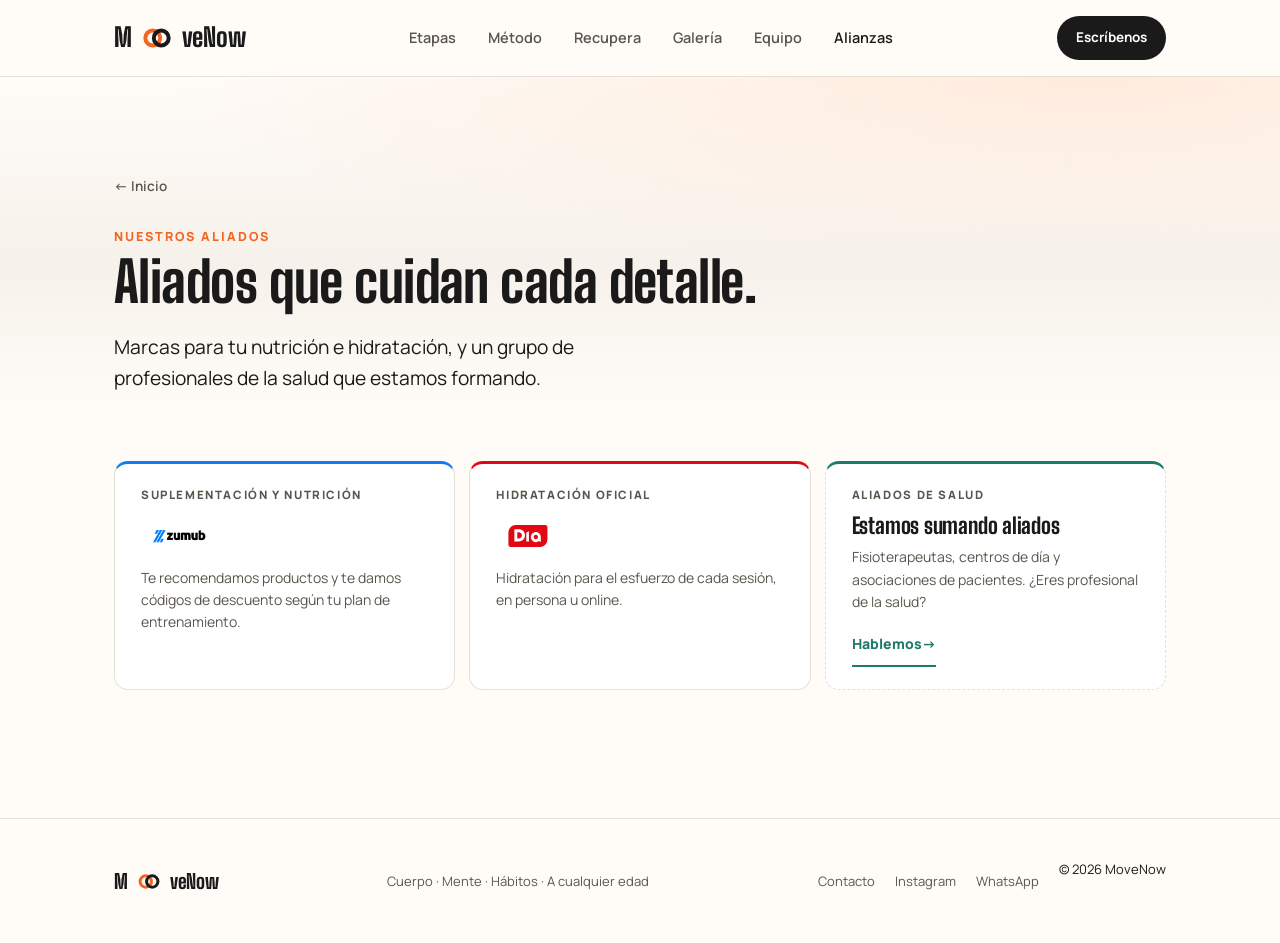
==== commit 949826a8: "Todas las páginas usan el mismo fondo de cabecera que la portada Co-Authored-By: Claude Opus 5.5 <no" ====
--- a/alianzas.html
+++ b/alianzas.html
@@ -48,12 +48,16 @@
 
 <main id="top">
 
+  <div class="hero-wash">
+
   <section class="wrap page-intro">
     <a class="back-link" href="index.html">← Inicio</a>
     <p class="eyebrow">Nuestros aliados</p>
     <h1>Aliados que cuidan cada detalle.</h1>
     <p class="hero-sub">Marcas para tu nutrición e hidratación, y un grupo de profesionales de la salud que estamos formando.</p>
   </section>
+
+  </div>
 
   <section class="section wrap">
     <div class="allies-strip">
--- a/assets/styles.css
+++ b/assets/styles.css
@@ -899,6 +899,12 @@
 /* banda de palabras: más baja y más fina */
 .band{ padding-block:clamp(14px,2vw,22px); }
 .band-in{ font-size:clamp(20px,3vw,34px); }
+
+/* la banda ya no corta la página: píldora dentro del margen y el hero se funde con lo de abajo */
+.hero-wash{ background:radial-gradient(120% 90% at 85% 0%, var(--accent-soft) 0%, transparent 60%), linear-gradient(180deg, var(--paper) 0%, var(--mist) 55%, var(--paper) 100%); padding-bottom:clamp(8px,2vw,24px); }
+.band{ background:none; padding-block:0; overflow:visible; margin-top:clamp(-40px,-3vw,-20px); position:relative; }
+.band-in{ background:var(--accent); border-radius:999px; padding:clamp(14px,1.8vw,20px) clamp(22px,3vw,40px); box-shadow:0 14px 30px rgba(242,101,34,.22); }
+@media (max-width:600px){ .band-in{ border-radius:28px; font-size:18px; gap:8px 14px; } .band-in span{ gap:14px; } }
 
 /* caminos: tarjetas grandes con color propio y formas redondas */
 .caminos{ display:grid; grid-template-columns:repeat(3,1fr); gap:20px; }
@@ -1005,3 +1011,35 @@
   .ik-legend li{ padding:6px 14px; }
 }
 .ik-t{ font-size:24px; }
+
+/* ronda: gráfico más grande, bloques de cruces más pequeños */
+.ik-grid{ grid-template-columns:minmax(0,.8fr) minmax(0,1.2fr); }
+.ikigai{ max-height:clamp(300px, calc(100vh - 330px), 560px); }
+.ik-cross{ gap:10px; margin-top:clamp(8px,1.2vh,16px); }
+.ik-x{ padding:9px 12px; border-radius:18px; gap:2px; }
+.ik-xk{ font-size:20px; }
+.ik-x small{ font-size:12px; }
+.ik-x p{ font-size:14px; line-height:1.25; }
+.ik-center{ padding:9px 14px; border-radius:18px; }
+.ik-center p{ font-size:clamp(19px,1.6vw,23px); }
+@media (max-width:1040px){ .ik-grid{ grid-template-columns:minmax(0,1fr) minmax(0,1fr); } }
+@media (max-width:860px){ .ik-grid{ grid-template-columns:1fr; } .ikigai{ max-height:none; } }
+
+/* ronda 3: gráfico bastante más grande, cruces muy compactos */
+@media (min-width:861px){
+  .ik-grid{ grid-template-columns:minmax(0,.72fr) minmax(0,1.28fr); }
+  .ikigai{ max-height:clamp(380px, calc(100vh - 215px), 680px); }
+  .ik-x small{ display:none; }
+  .ik-x{ padding:8px 12px; gap:0; border-radius:16px; }
+  .ik-xk{ font-size:18px; }
+  .ik-x p{ font-size:13.5px; line-height:1.25; }
+  .ik-center{ padding:8px 12px; border-radius:16px; }
+  .ik-center .ik-xk{ font-size:16px; }
+  .ik-center p{ font-size:clamp(17px,1.4vw,21px); }
+  .ik-cross{ gap:8px; margin-top:8px; }
+}
+
+/* el resto de páginas usan el mismo fondo de cabecera que la portada */
+.hero-wash:has(> .page-intro){ padding-bottom:0; }
+.hero-wash:has(> .page-intro) + .section{ padding-top:clamp(20px,3vw,36px); }
+.hero-wash:has(> .page-intro-slim){ padding-bottom:260px; margin-bottom:-260px; }
